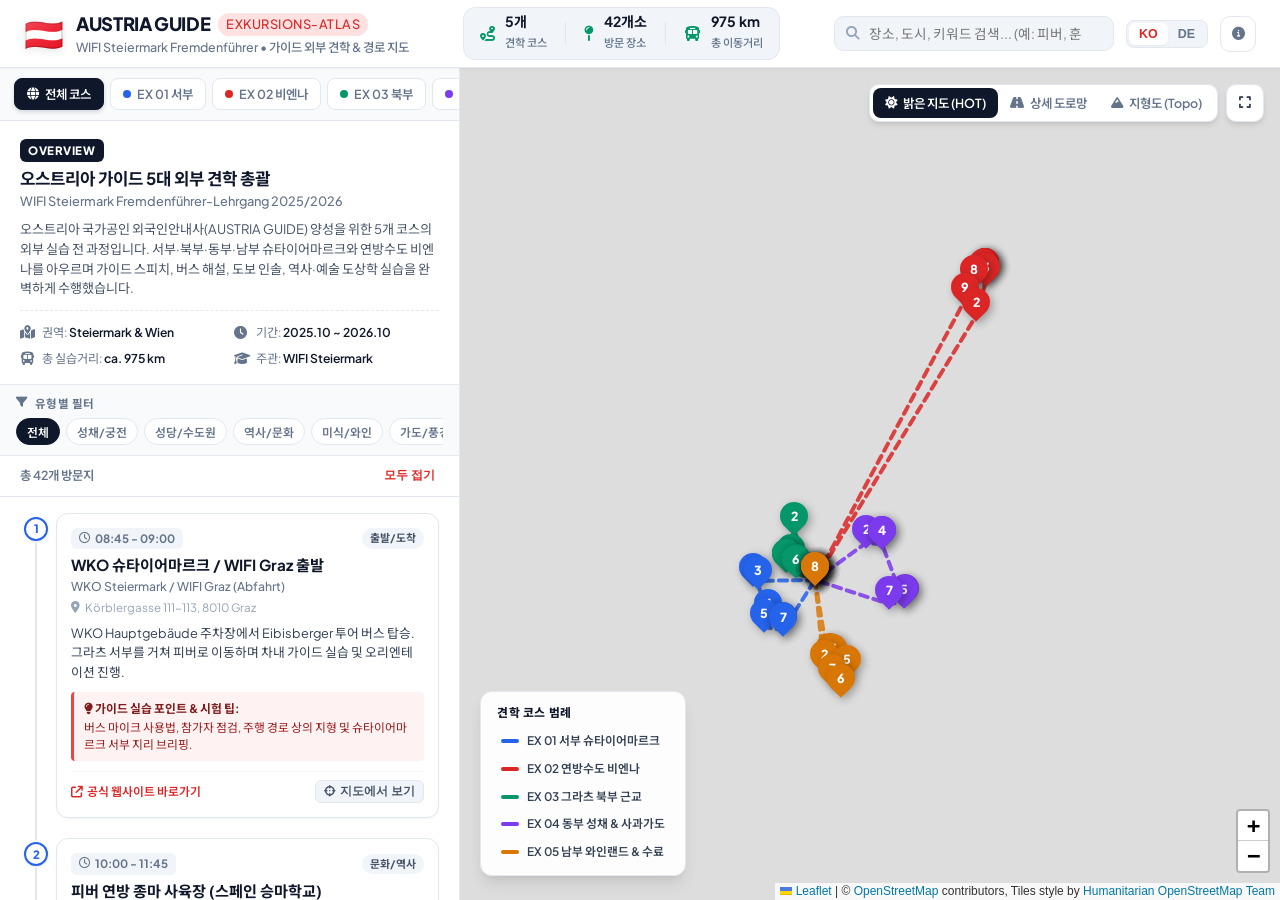
==== index.html @ 52376351 "Add files via upload" ====
<!DOCTYPE html>
<html lang="ko">
<head>
  <meta charset="UTF-8">
  <meta name="viewport" content="width=device-width, initial-scale=1.0">
  <title>오스트리아 가이드 외부 견학 아틀라스 | AUSTRIA GUIDE Exkursions-Atlas</title>
  
  <!-- Favicon -->
  <link rel="icon" href="data:image/svg+xml,<svg xmlns=%22http://www.w3.org/2000/svg%22 viewBox=%220 0 100 100%22><text y=%22.9em%22 font-size=%2290%22>🇦🇹</text></svg>">
  
  <!-- Fonts -->
  <link rel="preconnect" href="https://fonts.googleapis.com">
  <link rel="preconnect" href="https://fonts.gstatic.com" crossorigin>
  <link href="https://fonts.googleapis.com/css2?family=Plus+Jakarta+Sans:wght@400;500;600;700;800&family=Noto+Sans+KR:wght@300;400;500;600;700;800&display=swap" rel="stylesheet">
  
  <!-- FontAwesome -->
  <link rel="stylesheet" href="https://cdnjs.cloudflare.com/ajax/libs/font-awesome/6.5.1/css/all.min.css">
  
  <!-- Leaflet CSS (Local with CDN fallback) -->
  <link rel="stylesheet" href="assets/vendor/leaflet/leaflet.css" onerror="this.onerror=null;this.href='https://unpkg.com/leaflet@1.9.4/dist/leaflet.css';">
  
  <!-- Custom CSS -->
  <link rel="stylesheet" href="style.css">
</head>
<body>
  <!-- Header / Top Bar -->
  <header class="app-header">
    <div class="header-left">
      <div class="logo-badge">
        <span class="flag">🇦🇹</span>
        <div class="logo-text">
          <div class="brand-title" data-i18n="brand_title">AUSTRIA GUIDE <span>Exkursions-Atlas</span></div>
          <div class="brand-sub" data-i18n="brand_sub">WIFI Steiermark Fremdenführer • 가이드 외부 견학 & 경로 지도</div>
        </div>
      </div>
    </div>
    
    <div class="header-stats">
      <div class="stat-item">
        <i class="fa-solid fa-route"></i>
        <div>
          <span class="stat-val">5개</span>
          <span class="stat-lbl" data-i18n="stat_courses">견학 코스</span>
        </div>
      </div>
      <div class="stat-divider"></div>
      <div class="stat-item">
        <i class="fa-solid fa-map-pin"></i>
        <div>
          <span class="stat-val">42개소</span>
          <span class="stat-lbl" data-i18n="stat_stops">방문 장소</span>
        </div>
      </div>
      <div class="stat-divider"></div>
      <div class="stat-item">
        <i class="fa-solid fa-bus"></i>
        <div>
          <span class="stat-val">975 km</span>
          <span class="stat-lbl" data-i18n="stat_distance">총 이동거리</span>
        </div>
      </div>
    </div>
    
    <div class="header-actions">
      <!-- Search Input -->
      <div class="search-box">
        <i class="fa-solid fa-magnifying-glass"></i>
        <input type="text" id="searchInput" placeholder="장소, 도시, 키워드 검색... (예: 피버, 훈데르트바서, Hofburg)">
        <button id="clearSearchBtn" class="clear-btn" style="display:none;"><i class="fa-solid fa-xmark"></i></button>
      </div>

      <!-- Language Toggle -->
      <div class="lang-switch">
        <button class="lang-btn active" data-lang="ko">KO</button>
        <button class="lang-btn" data-lang="de">DE</button>
      </div>

      <!-- Overview Info Modal Button -->
      <button id="aboutBtn" class="icon-btn" title="견학 정보 요약">
        <i class="fa-solid fa-circle-info"></i>
      </button>
    </div>
  </header>

  <!-- Main Workspace -->
  <div class="app-layout">
    
    <!-- Sidebar -->
    <aside class="app-sidebar" id="appSidebar">
      <!-- Course Navigation Tabs -->
      <nav class="course-tabs" id="courseTabs">
        <button class="tab-btn active" data-course="all">
          <i class="fa-solid fa-globe"></i>
          <span data-i18n="tab_all">전체 코스</span>
        </button>
        <button class="tab-btn" data-course="ex01">
          <span class="tab-dot" style="background:#2563EB;"></span>
          <span>EX 01 서부</span>
        </button>
        <button class="tab-btn" data-course="ex02">
          <span class="tab-dot" style="background:#DC2626;"></span>
          <span>EX 02 비엔나</span>
        </button>
        <button class="tab-btn" data-course="ex03">
          <span class="tab-dot" style="background:#059669;"></span>
          <span>EX 03 북부</span>
        </button>
        <button class="tab-btn" data-course="ex04">
          <span class="tab-dot" style="background:#7C3AED;"></span>
          <span>EX 04 동부</span>
        </button>
        <button class="tab-btn" data-course="ex05">
          <span class="tab-dot" style="background:#D97706;"></span>
          <span>EX 05 남부</span>
        </button>
      </nav>

      <!-- Active Course Summary Card -->
      <div class="course-summary-card" id="courseSummaryCard">
        <!-- Rendered by JS -->
      </div>

      <!-- Category Filter Pills -->
      <div class="filter-pills-wrap">
        <div class="filter-label"><i class="fa-solid fa-filter"></i> <span data-i18n="filter_lbl">유형별 필터</span></div>
        <div class="filter-pills" id="filterPills">
          <button class="pill-btn active" data-cat="all" data-i18n="cat_all">전체</button>
          <button class="pill-btn" data-cat="castle" data-i18n="cat_castle">성채/궁전</button>
          <button class="pill-btn" data-cat="church" data-i18n="cat_church">성당/수도원</button>
          <button class="pill-btn" data-cat="culture" data-i18n="cat_culture">역사/문화</button>
          <button class="pill-btn" data-cat="gastronomy" data-i18n="cat_gastronomy">미식/와인</button>
          <button class="pill-btn" data-cat="route" data-i18n="cat_route">가도/풍경</button>
          <button class="pill-btn" data-cat="walk" data-i18n="cat_walk">도보투어</button>
        </div>
      </div>

      <!-- Timeline List -->
      <div class="timeline-container">
        <div class="timeline-header">
          <span id="timelineCountText">총 41개 방문지</span>
          <button id="collapseAllBtn" class="text-btn" data-i18n="collapse_all">모두 접기</button>
        </div>
        <div class="timeline-list" id="timelineList">
          <!-- Rendered by JS -->
        </div>
      </div>
    </aside>

    <!-- Map Viewport -->
    <main class="app-map-area">
      <div id="map"></div>

      <!-- Map Floating Controls -->
      <div class="map-floating-panel top-right">
        <!-- Map Layer Switcher (100% Free OpenSource, No API Key, No Block) -->
        <div class="map-style-switch">
          <button class="style-btn active" data-layer="hot" title="밝고 가독성 높은 오픈 지도 (추천)"><i class="fa-solid fa-sun"></i> 밝은 지도 (HOT)</button>
          <button class="style-btn" data-layer="esri" title="정밀 도로망 지도 (Esri)"><i class="fa-solid fa-road"></i> 상세 도로망</button>
          <button class="style-btn" data-layer="topo" title="등고선 지형도 (OpenTopoMap)"><i class="fa-solid fa-mountain"></i> 지형도 (Topo)</button>
        </div>

        <!-- Fit Bounds Button -->
        <button id="fitBoundsBtn" class="floating-btn" title="현재 코스 전체 보기">
          <i class="fa-solid fa-expand"></i>
        </button>
      </div>

      <!-- Course Legend (Bottom Left) -->
      <div class="map-legend" id="mapLegend">
        <div class="legend-title" data-i18n="legend_title">견학 코스 범례</div>
        <div class="legend-items">
          <div class="legend-item" data-course="ex01">
            <span class="legend-line" style="background:#2563EB;"></span>
            <span class="legend-txt" data-i18n="legend_ex01">EX 01 서부 슈타이어마르크</span>
          </div>
          <div class="legend-item" data-course="ex02">
            <span class="legend-line" style="background:#DC2626;"></span>
            <span class="legend-txt" data-i18n="legend_ex02">EX 02 연방수도 비엔나</span>
          </div>
          <div class="legend-item" data-course="ex03">
            <span class="legend-line" style="background:#059669;"></span>
            <span class="legend-txt" data-i18n="legend_ex03">EX 03 그라츠 북부 근교</span>
          </div>
          <div class="legend-item" data-course="ex04">
            <span class="legend-line" style="background:#7C3AED;"></span>
            <span class="legend-txt" data-i18n="legend_ex04">EX 04 동부 성채 & 사과가도</span>
          </div>
          <div class="legend-item" data-course="ex05">
            <span class="legend-line" style="background:#D97706;"></span>
            <span class="legend-txt" data-i18n="legend_ex05">EX 05 남부 와인랜드 & 수료</span>
          </div>
        </div>
      </div>

      <!-- Mobile Sidebar Toggle -->
      <button id="mobileSidebarToggle" class="mobile-toggle-btn">
        <i class="fa-solid fa-list-ul"></i>
        <span data-i18n="list_view">일정 목록 보기</span>
      </button>
    </main>

  </div>

  <!-- Image Lightbox Modal -->
  <div id="imageModal" class="modal-backdrop" style="display:none;">
    <div class="modal-box image-modal-box">
      <button class="modal-close-btn" id="closeImageModal">&times;</button>
      <img id="lightboxImg" src="" alt="확대 이미지">
      <div class="lightbox-caption" id="lightboxCaption"></div>
    </div>
  </div>

  <!-- About / Overview Modal -->
  <div id="aboutModal" class="modal-backdrop" style="display:none;">
    <div class="modal-box about-modal-box">
      <button class="modal-close-btn" id="closeAboutModal">&times;</button>
      <div class="about-header">
        <span class="about-icon">🇦🇹</span>
        <h2>WIFI Steiermark AUSTRIA GUIDE 과정</h2>
        <p class="about-subtitle">Führungspraxis inkl. Exkursionen, Lehrführungen & Stadtrundgänge</p>
      </div>
      <div class="about-content">
        <div class="about-section">
          <h3>📌 외부 견학(Exkursionen)의 목적과 중요성</h3>
          <p>
            오스트리아 국가공인 외국인안내사(AUSTRIA GUIDE) 자격 취득을 위해 진행된 현장 중심 실습 과정입니다.
            슈타이어마르크의 지리적·역사적 주요 거점(서부, 북부, 동부, 남부)과 연방수도 비엔나를 직접 방문하여,
            <strong>차내 버스 가이드 스피치 기법</strong>, <strong>도보 인솔 테크닉</strong>, <strong>명소별 핵심 역사·건축 도상학 해설</strong>을 체계적으로 훈련했습니다.
          </p>
        </div>
        <div class="about-grid">
          <div class="about-card">
            <h4><span style="color:#2563EB;">●</span> EX 01 서부</h4>
            <div class="ac-date">2025.10.18 (토)</div>
            <p>피버 종마목장, 훈데르트바서 성당, 실허 와인가도, 슈타인츠 성 & 플라셔를축</p>
          </div>
          <div class="about-card">
            <h4><span style="color:#DC2626;">●</span> EX 02 비엔나</h4>
            <div class="ac-date">2026.05.30 (토)</div>
            <p>13구간 고속도로 릴레이 가이드, 링슈트라세, 벨베데레, 슈테판 대성당 내부, 호프부르크, 페어히톨츠도르프 호이리게</p>
          </div>
          <div class="about-card">
            <h4><span style="color:#059669;">●</span> EX 03 북부</h4>
            <div class="ac-date">2026.06.20 (토)</div>
            <p>프론라이텐 무르산책로, 라인 시토회 수도원, 슈튀빙 오스트리아 야외박물관, 마리아 슈트라센겔 고딕성당</p>
          </div>
          <div class="about-card">
            <h4><span style="color:#7C3AED;">●</span> EX 04 동부</h4>
            <div class="ac-date">2026.09.26 (토)</div>
            <p>사과가도 푸흐 마을, 헤르버슈타인 정원성 & 동물원, 리거스부르크 암벽요새 마녀박물관 & 7개 성문 하산길</p>
          </div>
          <div class="about-card">
            <h4><span style="color:#D97706;">●</span> EX 05 남부</h4>
            <div class="ac-date">2026.10.24 (토)</div>
            <p>호박씨기름 방앗간, 질버베르크 와인학교 셀러 테이스팅, 제카우 성 300년 셀러, 슬로베니아 국경테이블, 학-게벨 수료 기념연</p>
          </div>
        </div>
        <div class="about-footer">
          <div><strong>주관:</strong> WIFI Steiermark (Wirtschaftskammer Steiermark)</div>
          <div><strong>지도 교수/인솔:</strong> Maga. Sonja Piro, Mag. Hannes Portugaller, Mag. David Zottler, Mag. Bernhard Zorko</div>
        </div>
      </div>
    </div>
  </div>

  <!-- Leaflet JS (Local with fallback) -->
  <script src="assets/vendor/leaflet/leaflet.js"></script>
  <script>
    if (typeof L === 'undefined') {
      document.write('<script src="https://unpkg.com/leaflet@1.9.4/dist/leaflet.js"><\/script>');
    }
  </script>
  
  <!-- App Data & Scripts -->
  <script src="data.js"></script>
  <script src="app.js"></script>
</body>
</html>
---- style.css ----
/* --- Variables & Reset --- */
:root {
  --font-main: 'Plus Jakarta Sans', 'Noto Sans KR', -apple-system, BlinkMacSystemFont, sans-serif;
  
  --color-primary: #DC2626;      /* Austria Red */
  --color-primary-dark: #991B1B;
  --color-primary-light: #FEE2E2;
  
  --color-stmk: #059669;         /* Steiermark Green */
  --color-stmk-dark: #065F46;
  
  --bg-app: #F8FAFC;
  --bg-surface: #FFFFFF;
  --bg-subtle: #F1F5F9;
  --border-color: #E2E8F0;
  --border-light: #F1F5F9;
  
  --text-main: #0F172A;
  --text-muted: #64748B;
  --text-subtle: #94A3B8;
  
  --shadow-sm: 0 1px 2px 0 rgba(0, 0, 0, 0.05);
  --shadow-md: 0 4px 6px -1px rgba(0, 0, 0, 0.1), 0 2px 4px -1px rgba(0, 0, 0, 0.06);
  --shadow-lg: 0 10px 15px -3px rgba(0, 0, 0, 0.1), 0 4px 6px -2px rgba(0, 0, 0, 0.05);
  --shadow-xl: 0 20px 25px -5px rgba(0, 0, 0, 0.1), 0 10px 10px -5px rgba(0, 0, 0, 0.04);

  --header-height: 68px;
  --sidebar-width: 460px;
}

* {
  box-sizing: border-box;
  margin: 0;
  padding: 0;
}

body {
  font-family: var(--font-main);
  background: var(--bg-app);
  color: var(--text-main);
  line-height: 1.5;
  height: 100vh;
  overflow: hidden;
  display: flex;
  flex-direction: column;
}

/* --- Header / Top Bar --- */
.app-header {
  height: var(--header-height);
  background: #FFFFFF;
  border-bottom: 1px solid var(--border-color);
  display: flex;
  align-items: center;
  justify-content: space-between;
  padding: 0 24px;
  z-index: 1000;
  box-shadow: 0 1px 3px 0 rgba(0, 0, 0, 0.05);
  flex-shrink: 0;
}

.header-left {
  display: flex;
  align-items: center;
  gap: 16px;
}

.logo-badge {
  display: flex;
  align-items: center;
  gap: 12px;
}

.logo-badge .flag {
  font-size: 2rem;
  line-height: 1;
  filter: drop-shadow(0 2px 4px rgba(0,0,0,0.1));
}

.brand-title {
  font-size: 1.15rem;
  font-weight: 800;
  letter-spacing: -0.02em;
  color: #0F172A;
  display: flex;
  align-items: center;
  gap: 8px;
}

.brand-title span {
  font-weight: 500;
  color: var(--color-primary);
  background: var(--color-primary-light);
  font-size: 0.8rem;
  padding: 2px 8px;
  border-radius: 9999px;
  text-transform: uppercase;
  letter-spacing: 0.04em;
}

.brand-sub {
  font-size: 0.78rem;
  color: var(--text-muted);
  font-weight: 500;
}

/* Stats in header */
.header-stats {
  display: flex;
  align-items: center;
  gap: 18px;
  background: var(--bg-subtle);
  padding: 6px 16px;
  border-radius: 12px;
  border: 1px solid var(--border-color);
}

.stat-item {
  display: flex;
  align-items: center;
  gap: 10px;
}

.stat-item i {
  color: var(--color-stmk);
  font-size: 0.95rem;
}

.stat-val {
  font-size: 0.88rem;
  font-weight: 700;
  color: var(--text-main);
  display: block;
  line-height: 1.1;
}

.stat-lbl {
  font-size: 0.7rem;
  color: var(--text-muted);
  font-weight: 500;
}

.stat-divider {
  width: 1px;
  height: 22px;
  background: var(--border-color);
}

/* Header Actions */
.header-actions {
  display: flex;
  align-items: center;
  gap: 12px;
}

.search-box {
  position: relative;
  display: flex;
  align-items: center;
}

.search-box i {
  position: absolute;
  left: 12px;
  color: var(--text-subtle);
  font-size: 0.85rem;
  pointer-events: none;
}

.search-box input {
  padding: 8px 32px 8px 34px;
  font-size: 0.85rem;
  border: 1px solid var(--border-color);
  border-radius: 10px;
  background: var(--bg-subtle);
  width: 280px;
  font-family: inherit;
  transition: all 0.2s ease;
  color: var(--text-main);
}

.search-box input:focus {
  outline: none;
  border-color: var(--color-primary);
  background: #FFFFFF;
  box-shadow: 0 0 0 3px rgba(220, 38, 38, 0.12);
  width: 320px;
}

.clear-btn {
  position: absolute;
  right: 10px;
  background: none;
  border: none;
  color: var(--text-subtle);
  cursor: pointer;
  padding: 2px;
  font-size: 0.8rem;
}

.clear-btn:hover {
  color: var(--text-main);
}

/* Language switch */
.lang-switch {
  display: flex;
  background: var(--bg-subtle);
  border: 1px solid var(--border-color);
  border-radius: 8px;
  padding: 2px;
}

.lang-btn {
  border: none;
  background: transparent;
  padding: 4px 10px;
  font-size: 0.78rem;
  font-weight: 700;
  color: var(--text-muted);
  border-radius: 6px;
  cursor: pointer;
  transition: all 0.15s ease;
}

.lang-btn.active {
  background: #FFFFFF;
  color: var(--color-primary);
  box-shadow: var(--shadow-sm);
}

.icon-btn {
  width: 36px;
  height: 36px;
  border-radius: 10px;
  border: 1px solid var(--border-color);
  background: #FFFFFF;
  color: var(--text-muted);
  cursor: pointer;
  display: flex;
  align-items: center;
  justify-content: center;
  transition: all 0.2s ease;
}

.icon-btn:hover {
  background: var(--bg-subtle);
  color: var(--text-main);
}

/* --- Layout --- */
.app-layout {
  display: flex;
  flex: 1;
  height: calc(100vh - var(--header-height));
  position: relative;
  overflow: hidden;
}

/* --- Sidebar --- */
.app-sidebar {
  width: var(--sidebar-width);
  background: #FFFFFF;
  border-right: 1px solid var(--border-color);
  display: flex;
  flex-direction: column;
  flex-shrink: 0;
  height: 100%;
  z-index: 500;
  overflow: hidden;
}

/* Course Tabs */
.course-tabs {
  display: flex;
  padding: 10px 14px;
  background: #F8FAFC;
  border-bottom: 1px solid var(--border-color);
  gap: 6px;
  overflow-x: auto;
  scrollbar-width: none;
  flex-shrink: 0;
}

.course-tabs::-webkit-scrollbar {
  display: none;
}

.tab-btn {
  display: flex;
  align-items: center;
  gap: 6px;
  padding: 6px 12px;
  border-radius: 8px;
  border: 1px solid var(--border-color);
  background: #FFFFFF;
  font-size: 0.78rem;
  font-weight: 600;
  color: var(--text-muted);
  white-space: nowrap;
  cursor: pointer;
  transition: all 0.15s ease;
  font-family: inherit;
}

.tab-btn:hover {
  border-color: #CBD5E1;
  color: var(--text-main);
}

.tab-btn.active {
  background: #0F172A;
  color: #FFFFFF;
  border-color: #0F172A;
  box-shadow: 0 2px 4px rgba(15, 23, 42, 0.15);
}

.tab-btn.active .tab-dot {
  box-shadow: 0 0 0 2px #FFFFFF;
}

.tab-dot {
  width: 8px;
  height: 8px;
  border-radius: 50%;
  display: inline-block;
}

/* Course Summary Card */
.course-summary-card {
  padding: 16px 20px;
  background: #FFFFFF;
  border-bottom: 1px solid var(--border-color);
  flex-shrink: 0;
  position: relative;
}

.summary-header {
  display: flex;
  align-items: flex-start;
  justify-content: space-between;
  margin-bottom: 8px;
}

.summary-code-badge {
  font-size: 0.72rem;
  font-weight: 800;
  padding: 3px 8px;
  border-radius: 6px;
  text-transform: uppercase;
  letter-spacing: 0.05em;
  color: #FFFFFF;
  display: inline-block;
  margin-bottom: 6px;
}

.summary-title {
  font-size: 1.05rem;
  font-weight: 700;
  color: #0F172A;
  line-height: 1.3;
}

.summary-title-de {
  font-size: 0.8rem;
  color: var(--text-muted);
  font-weight: 500;
  margin-top: 2px;
}

.summary-desc {
  font-size: 0.82rem;
  color: #475569;
  line-height: 1.5;
  margin-top: 8px;
}

.summary-meta-grid {
  display: grid;
  grid-template-columns: 1fr 1fr;
  gap: 8px;
  margin-top: 12px;
  padding-top: 12px;
  border-top: 1px dashed var(--border-color);
}

.meta-pill {
  display: flex;
  align-items: center;
  gap: 8px;
  font-size: 0.76rem;
  color: var(--text-muted);
}

.meta-pill i {
  color: #64748B;
  font-size: 0.82rem;
  width: 14px;
}

.meta-pill strong {
  color: var(--text-main);
  font-weight: 600;
}

.summary-homework {
  margin-top: 10px;
  padding: 8px 12px;
  background: #FEF3C7;
  border-left: 3px solid #D97706;
  border-radius: 4px;
  font-size: 0.74rem;
  color: #92400E;
  line-height: 1.4;
}

.summary-homework strong {
  color: #78350F;
}

/* Category Filter Pills */
.filter-pills-wrap {
  padding: 10px 16px;
  background: #F8FAFC;
  border-bottom: 1px solid var(--border-color);
  flex-shrink: 0;
}

.filter-label {
  font-size: 0.72rem;
  font-weight: 700;
  color: var(--text-muted);
  text-transform: uppercase;
  letter-spacing: 0.05em;
  margin-bottom: 6px;
  display: flex;
  align-items: center;
  gap: 6px;
}

.filter-pills {
  display: flex;
  gap: 6px;
  overflow-x: auto;
  scrollbar-width: none;
}

.filter-pills::-webkit-scrollbar {
  display: none;
}

.pill-btn {
  padding: 4px 10px;
  border-radius: 9999px;
  border: 1px solid var(--border-color);
  background: #FFFFFF;
  font-size: 0.74rem;
  font-weight: 600;
  color: var(--text-muted);
  white-space: nowrap;
  cursor: pointer;
  transition: all 0.15s ease;
  font-family: inherit;
}

.pill-btn:hover {
  border-color: #CBD5E1;
  color: var(--text-main);
}

.pill-btn.active {
  background: #0F172A;
  color: #FFFFFF;
  border-color: #0F172A;
}

/* Timeline Container */
.timeline-container {
  display: flex;
  flex-direction: column;
  flex: 1;
  overflow: hidden;
}

.timeline-header {
  padding: 10px 20px;
  background: #FFFFFF;
  border-bottom: 1px solid var(--border-color);
  display: flex;
  align-items: center;
  justify-content: space-between;
  font-size: 0.78rem;
  font-weight: 600;
  color: var(--text-muted);
  flex-shrink: 0;
}

.text-btn {
  background: none;
  border: none;
  color: var(--color-primary);
  font-size: 0.74rem;
  font-weight: 600;
  cursor: pointer;
  padding: 2px 4px;
}

.text-btn:hover {
  text-decoration: underline;
}

.timeline-list {
  flex: 1;
  overflow-y: auto;
  padding: 16px 20px 40px;
}

/* Timeline Item Card */
.timeline-item {
  position: relative;
  padding-left: 36px;
  margin-bottom: 20px;
  cursor: pointer;
}

.timeline-item:last-child {
  margin-bottom: 0;
}

/* Timeline spine line */
.timeline-item::before {
  content: '';
  position: absolute;
  left: 15px;
  top: 30px;
  bottom: -22px;
  width: 2px;
  background: #E2E8F0;
  z-index: 1;
}

.timeline-item:last-child::before {
  display: none;
}

/* Timeline Node / Circle */
.timeline-node {
  position: absolute;
  left: 4px;
  top: 4px;
  width: 24px;
  height: 24px;
  border-radius: 50%;
  background: #FFFFFF;
  border: 2px solid var(--item-color, #2563EB);
  color: var(--item-color, #2563EB);
  font-size: 0.72rem;
  font-weight: 800;
  display: flex;
  align-items: center;
  justify-content: center;
  z-index: 2;
  transition: all 0.2s ease;
  box-shadow: 0 1px 3px rgba(0,0,0,0.1);
}

.timeline-item:hover .timeline-node,
.timeline-item.active .timeline-node {
  background: var(--item-color, #2563EB);
  color: #FFFFFF;
  transform: scale(1.15);
  box-shadow: 0 0 0 4px var(--item-bg-tint, rgba(37,99,235,0.2));
}

/* Spot Card Body */
.spot-card {
  background: #FFFFFF;
  border: 1px solid var(--border-color);
  border-radius: 12px;
  padding: 14px;
  transition: all 0.2s ease;
  box-shadow: var(--shadow-sm);
}

.timeline-item:hover .spot-card {
  border-color: #CBD5E1;
  box-shadow: var(--shadow-md);
  transform: translateY(-1px);
}

.timeline-item.active .spot-card {
  border-color: var(--item-color, #2563EB);
  background: var(--item-bg-tint, #EFF6FF);
  box-shadow: var(--shadow-lg);
  transform: translateY(-2px);
}

.spot-top {
  display: flex;
  align-items: center;
  justify-content: space-between;
  margin-bottom: 6px;
}

.spot-time-badge {
  display: inline-flex;
  align-items: center;
  gap: 4px;
  font-size: 0.72rem;
  font-weight: 700;
  color: var(--text-muted);
  background: var(--bg-subtle);
  padding: 2px 8px;
  border-radius: 6px;
}

.spot-cat-tag {
  font-size: 0.68rem;
  font-weight: 700;
  padding: 2px 8px;
  border-radius: 9999px;
  background: #F1F5F9;
  color: #475569;
}

.spot-title-ko {
  font-size: 0.95rem;
  font-weight: 700;
  color: #0F172A;
  line-height: 1.3;
}

.spot-title-de {
  font-size: 0.76rem;
  font-weight: 500;
  color: var(--text-muted);
  margin-top: 2px;
}

.spot-address {
  font-size: 0.72rem;
  color: var(--text-subtle);
  margin-top: 4px;
  display: flex;
  align-items: center;
  gap: 5px;
}

.spot-desc {
  font-size: 0.8rem;
  color: #334155;
  line-height: 1.5;
  margin-top: 8px;
}

.spot-guide-box {
  margin-top: 10px;
  padding: 8px 10px;
  background: #FEF2F2;
  border-left: 3px solid #EF4444;
  border-radius: 4px;
  font-size: 0.74rem;
  color: #991B1B;
  line-height: 1.45;
}

.spot-guide-box strong {
  color: #7F1D1D;
  display: inline-block;
  margin-bottom: 2px;
}

.spot-actions {
  display: flex;
  align-items: center;
  justify-content: space-between;
  margin-top: 10px;
  padding-top: 8px;
  border-top: 1px solid var(--border-light);
}

.spot-link {
  font-size: 0.74rem;
  color: var(--color-primary);
  text-decoration: none;
  font-weight: 600;
  display: inline-flex;
  align-items: center;
  gap: 4px;
}

.spot-link:hover {
  text-decoration: underline;
}

.spot-fly-btn {
  font-size: 0.72rem;
  font-weight: 600;
  color: #475569;
  background: var(--bg-subtle);
  border: 1px solid var(--border-color);
  padding: 3px 8px;
  border-radius: 6px;
  cursor: pointer;
  display: inline-flex;
  align-items: center;
  gap: 4px;
}

.spot-fly-btn:hover {
  background: #E2E8F0;
  color: #0F172A;
}

/* Photo Thumbnail in Spot */
.spot-photo-thumb {
  margin-top: 10px;
  border-radius: 8px;
  overflow: hidden;
  position: relative;
  cursor: pointer;
}

.spot-photo-thumb img {
  width: 100%;
  height: 140px;
  object-fit: cover;
  display: block;
  transition: transform 0.3s ease;
}

.spot-photo-thumb:hover img {
  transform: scale(1.03);
}

.photo-overlay-badge {
  position: absolute;
  bottom: 8px;
  right: 8px;
  background: rgba(0, 0, 0, 0.65);
  color: #FFFFFF;
  font-size: 0.68rem;
  font-weight: 600;
  padding: 2px 8px;
  border-radius: 4px;
  backdrop-filter: blur(4px);
}

/* --- Map Viewport --- */
.app-map-area {
  flex: 1;
  position: relative;
  height: 100%;
  width: 100%;
  min-width: 0;
  min-height: 0;
  overflow: hidden;
  background: #E2E8F0;
}

#map {
  position: absolute;
  top: 0;
  left: 0;
  right: 0;
  bottom: 0;
  width: 100% !important;
  height: 100% !important;
  z-index: 1;
}

/* Floating Controls */
.map-floating-panel.top-right {
  position: absolute;
  top: 16px;
  right: 16px;
  z-index: 400;
  display: flex;
  gap: 8px;
}

.map-style-switch {
  display: flex;
  background: #FFFFFF;
  border-radius: 10px;
  padding: 3px;
  box-shadow: var(--shadow-md);
  border: 1px solid var(--border-color);
}

.style-btn {
  border: none;
  background: transparent;
  padding: 6px 12px;
  font-size: 0.78rem;
  font-weight: 600;
  color: var(--text-muted);
  border-radius: 8px;
  cursor: pointer;
  display: flex;
  align-items: center;
  gap: 6px;
  transition: all 0.15s ease;
  font-family: inherit;
}

.style-btn:hover {
  color: var(--text-main);
}

.style-btn.active {
  background: #0F172A;
  color: #FFFFFF;
}

.floating-btn {
  width: 38px;
  height: 38px;
  background: #FFFFFF;
  border: 1px solid var(--border-color);
  border-radius: 10px;
  box-shadow: var(--shadow-md);
  color: #334155;
  cursor: pointer;
  display: flex;
  align-items: center;
  justify-content: center;
  transition: all 0.2s ease;
}

.floating-btn:hover {
  background: var(--bg-subtle);
  color: #0F172A;
}

/* Map Legend (Bottom Left) */
.map-legend {
  position: absolute;
  bottom: 24px;
  left: 20px;
  background: rgba(255, 255, 255, 0.94);
  backdrop-filter: blur(8px);
  border: 1px solid var(--border-color);
  border-radius: 12px;
  padding: 12px 16px;
  box-shadow: var(--shadow-lg);
  z-index: 400;
  max-width: 280px;
}

.legend-title {
  font-size: 0.74rem;
  font-weight: 800;
  color: #0F172A;
  text-transform: uppercase;
  letter-spacing: 0.05em;
  margin-bottom: 8px;
}

.legend-items {
  display: flex;
  flex-direction: column;
  gap: 6px;
}

.legend-item {
  display: flex;
  align-items: center;
  gap: 8px;
  cursor: pointer;
  padding: 2px 4px;
  border-radius: 6px;
  transition: background 0.15s ease;
}

.legend-item:hover {
  background: rgba(0, 0, 0, 0.04);
}

.legend-line {
  width: 18px;
  height: 4px;
  border-radius: 2px;
  flex-shrink: 0;
}

.legend-txt {
  font-size: 0.74rem;
  font-weight: 600;
  color: #334155;
  white-space: nowrap;
}

/* Custom Leaflet Marker Pins */
.custom-pin {
  display: flex;
  align-items: center;
  justify-content: center;
  border-radius: 50% 50% 50% 0;
  transform: rotate(-45deg);
  cursor: pointer;
  box-shadow: 0 4px 8px rgba(0,0,0,0.3);
  transition: transform 0.2s cubic-bezier(0.175, 0.885, 0.32, 1.275);
}

.custom-pin:hover {
  transform: rotate(-45deg) scale(1.2);
  z-index: 1000 !important;
}

.pin-content {
  transform: rotate(45deg);
  color: #FFFFFF;
  font-size: 0.78rem;
  font-weight: 800;
  font-family: var(--font-main);
  text-align: center;
  line-height: 1;
}

/* Custom Popup Style */
.leaflet-popup-content-wrapper {
  border-radius: 14px;
  box-shadow: 0 10px 25px -5px rgba(0,0,0,0.2);
  padding: 4px;
}

.leaflet-popup-content {
  margin: 12px 14px;
  line-height: 1.4;
  font-family: var(--font-main);
}

.popup-card {
  max-width: 260px;
}

.popup-tag {
  font-size: 0.68rem;
  font-weight: 800;
  padding: 2px 6px;
  border-radius: 4px;
  color: #FFFFFF;
  display: inline-block;
  margin-bottom: 4px;
}

.popup-title {
  font-size: 0.95rem;
  font-weight: 700;
  color: #0F172A;
  margin-bottom: 2px;
}

.popup-subtitle {
  font-size: 0.76rem;
  color: var(--text-muted);
  margin-bottom: 6px;
}

.popup-time {
  font-size: 0.72rem;
  font-weight: 600;
  color: #475569;
  display: flex;
  align-items: center;
  gap: 4px;
  margin-bottom: 6px;
}

.popup-desc {
  font-size: 0.78rem;
  color: #334155;
  line-height: 1.4;
  margin-bottom: 8px;
}

.popup-btn {
  display: inline-block;
  width: 100%;
  text-align: center;
  padding: 6px;
  background: #0F172A;
  color: #FFFFFF;
  font-size: 0.72rem;
  font-weight: 600;
  border-radius: 6px;
  text-decoration: none;
  cursor: pointer;
}

.popup-btn:hover {
  background: #334155;
}

/* Mobile Toggle Button */
.mobile-toggle-btn {
  display: none;
  position: absolute;
  bottom: 20px;
  right: 20px;
  z-index: 450;
  background: #0F172A;
  color: #FFFFFF;
  border: none;
  padding: 10px 18px;
  border-radius: 9999px;
  font-size: 0.85rem;
  font-weight: 700;
  box-shadow: var(--shadow-xl);
  cursor: pointer;
  align-items: center;
  gap: 8px;
}

/* --- Modals --- */
.modal-backdrop {
  position: fixed;
  inset: 0;
  background: rgba(15, 23, 42, 0.75);
  backdrop-filter: blur(4px);
  z-index: 2000;
  display: flex;
  align-items: center;
  justify-content: center;
  padding: 20px;
}

.modal-box {
  background: #FFFFFF;
  border-radius: 16px;
  box-shadow: var(--shadow-xl);
  position: relative;
  max-height: 90vh;
  overflow-y: auto;
}

.modal-close-btn {
  position: absolute;
  top: 14px;
  right: 16px;
  background: none;
  border: none;
  font-size: 1.6rem;
  color: var(--text-subtle);
  cursor: pointer;
  line-height: 1;
  z-index: 10;
}

.modal-close-btn:hover {
  color: var(--text-main);
}

/* Image Modal */
.image-modal-box {
  max-width: 800px;
  padding: 0;
  overflow: hidden;
  background: #000000;
}

.image-modal-box img {
  width: 100%;
  max-height: 75vh;
  object-fit: contain;
  display: block;
}

.lightbox-caption {
  padding: 14px 20px;
  background: #0F172A;
  color: #FFFFFF;
  font-size: 0.85rem;
  font-weight: 500;
}

/* About Modal */
.about-modal-box {
  max-width: 640px;
  padding: 32px;
}

.about-header {
  text-align: center;
  margin-bottom: 24px;
}

.about-icon {
  font-size: 3rem;
  display: block;
  margin-bottom: 8px;
}

.about-header h2 {
  font-size: 1.4rem;
  font-weight: 800;
  color: #0F172A;
}

.about-subtitle {
  font-size: 0.88rem;
  color: var(--color-primary);
  font-weight: 600;
  margin-top: 4px;
}

.about-section {
  margin-bottom: 20px;
}

.about-section h3 {
  font-size: 0.95rem;
  font-weight: 700;
  color: #0F172A;
  margin-bottom: 8px;
}

.about-section p {
  font-size: 0.85rem;
  color: #475569;
  line-height: 1.6;
}

.about-grid {
  display: grid;
  grid-template-columns: 1fr;
  gap: 10px;
  margin-bottom: 20px;
}

.about-card {
  background: var(--bg-subtle);
  padding: 12px 14px;
  border-radius: 10px;
  border: 1px solid var(--border-color);
}

.about-card h4 {
  font-size: 0.88rem;
  font-weight: 700;
  color: #0F172A;
  display: flex;
  align-items: center;
  gap: 6px;
}

.ac-date {
  font-size: 0.74rem;
  color: var(--text-muted);
  font-weight: 600;
  margin: 2px 0 4px;
}

.about-card p {
  font-size: 0.78rem;
  color: #334155;
  line-height: 1.4;
}

.about-footer {
  padding-top: 16px;
  border-top: 1px solid var(--border-color);
  font-size: 0.78rem;
  color: var(--text-muted);
  display: flex;
  flex-direction: column;
  gap: 4px;
}

/* --- Responsive Media Queries --- */
@media (max-width: 1024px) {
  .header-stats {
    display: none;
  }
  :root {
    --sidebar-width: 380px;
  }
}

@media (max-width: 768px) {
  body {
    height: 100vh;
  }
  
  .app-header {
    padding: 0 16px;
  }
  
  .brand-sub {
    display: none;
  }
  
  .search-box input {
    width: 140px;
  }
  
  .search-box input:focus {
    width: 180px;
  }
  
  .app-sidebar {
    position: absolute;
    top: 0;
    left: 0;
    bottom: 0;
    width: 100%;
    max-width: 420px;
    transform: translateX(-100%);
    transition: transform 0.3s ease;
    z-index: 600;
    box-shadow: var(--shadow-xl);
  }
  
  .app-sidebar.mobile-open {
    transform: translateX(0);
  }
  
  .mobile-toggle-btn {
    display: flex;
  }
  
  .map-legend {
    display: none;
  }
}
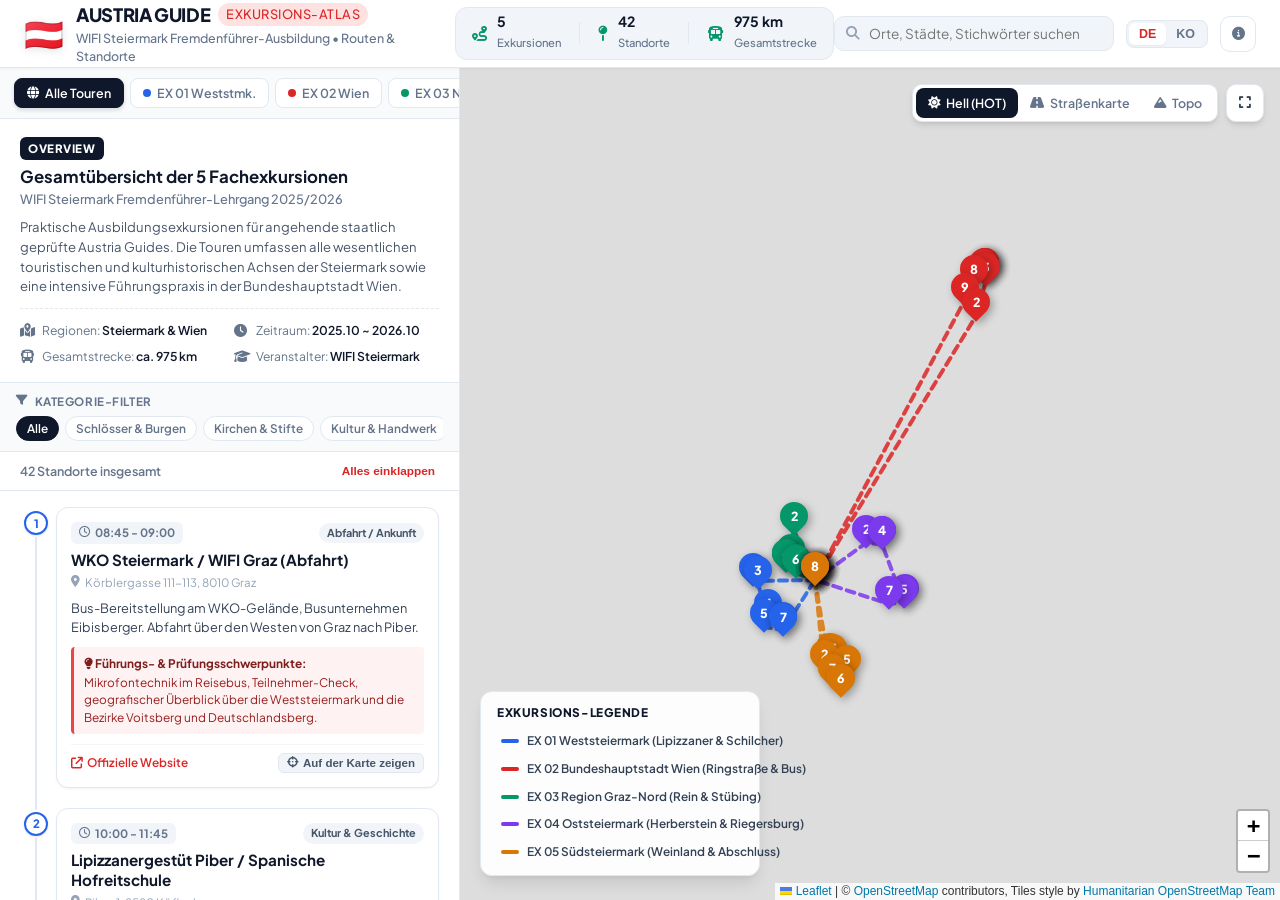
==== commit 5df96f05: "Add files via upload" ====
--- a/index.html
+++ b/index.html
@@ -1,9 +1,9 @@
 <!DOCTYPE html>
-<html lang="ko">
+<html lang="de">
 <head>
   <meta charset="UTF-8">
-  <meta name="viewport" content="width=device-width, initial-scale=1.0">
-  <title>오스트리아 가이드 외부 견학 아틀라스 | AUSTRIA GUIDE Exkursions-Atlas</title>
+  <meta name="viewport" content="width=device-width, initial-scale=1.0, maximum-scale=1.0, user-scalable=no, viewport-fit=cover">
+  <title>AUSTRIA GUIDE Exkursions-Atlas | WIFI Steiermark Fremdenführer</title>
   
   <!-- Favicon -->
   <link rel="icon" href="data:image/svg+xml,<svg xmlns=%22http://www.w3.org/2000/svg%22 viewBox=%220 0 100 100%22><text y=%22.9em%22 font-size=%2290%22>🇦🇹</text></svg>">
@@ -22,7 +22,7 @@
   <!-- Custom CSS -->
   <link rel="stylesheet" href="style.css">
 </head>
-<body>
+<body class="mobile-view-map">
   <!-- Header / Top Bar -->
   <header class="app-header">
     <div class="header-left">
@@ -30,7 +30,7 @@
         <span class="flag">🇦🇹</span>
         <div class="logo-text">
           <div class="brand-title" data-i18n="brand_title">AUSTRIA GUIDE <span>Exkursions-Atlas</span></div>
-          <div class="brand-sub" data-i18n="brand_sub">WIFI Steiermark Fremdenführer • 가이드 외부 견학 & 경로 지도</div>
+          <div class="brand-sub" data-i18n="brand_sub">WIFI Steiermark Fremdenführer-Ausbildung • Routen & Standorte</div>
         </div>
       </div>
     </div>
@@ -39,16 +39,16 @@
       <div class="stat-item">
         <i class="fa-solid fa-route"></i>
         <div>
-          <span class="stat-val">5개</span>
-          <span class="stat-lbl" data-i18n="stat_courses">견학 코스</span>
+          <span class="stat-val">5</span>
+          <span class="stat-lbl" data-i18n="stat_courses">Exkursionen</span>
         </div>
       </div>
       <div class="stat-divider"></div>
       <div class="stat-item">
         <i class="fa-solid fa-map-pin"></i>
         <div>
-          <span class="stat-val">42개소</span>
-          <span class="stat-lbl" data-i18n="stat_stops">방문 장소</span>
+          <span class="stat-val">42</span>
+          <span class="stat-lbl" data-i18n="stat_stops">Standorte</span>
         </div>
       </div>
       <div class="stat-divider"></div>
@@ -56,7 +56,7 @@
         <i class="fa-solid fa-bus"></i>
         <div>
           <span class="stat-val">975 km</span>
-          <span class="stat-lbl" data-i18n="stat_distance">총 이동거리</span>
+          <span class="stat-lbl" data-i18n="stat_distance">Gesamtstrecke</span>
         </div>
       </div>
     </div>
@@ -65,53 +65,65 @@
       <!-- Search Input -->
       <div class="search-box">
         <i class="fa-solid fa-magnifying-glass"></i>
-        <input type="text" id="searchInput" placeholder="장소, 도시, 키워드 검색... (예: 피버, 훈데르트바서, Hofburg)">
+        <input type="text" id="searchInput" placeholder="Orte, Städte, Stichwörter suchen... (z.B. Piber, Stephansdom)">
         <button id="clearSearchBtn" class="clear-btn" style="display:none;"><i class="fa-solid fa-xmark"></i></button>
       </div>
 
-      <!-- Language Toggle -->
+      <!-- Language Toggle (DE Primary, KO Secondary) -->
       <div class="lang-switch">
-        <button class="lang-btn active" data-lang="ko">KO</button>
-        <button class="lang-btn" data-lang="de">DE</button>
+        <button class="lang-btn active" data-lang="de">DE</button>
+        <button class="lang-btn" data-lang="ko">KO</button>
       </div>
 
       <!-- Overview Info Modal Button -->
-      <button id="aboutBtn" class="icon-btn" title="견학 정보 요약">
+      <button id="aboutBtn" class="icon-btn" title="Exkursions-Informationen">
         <i class="fa-solid fa-circle-info"></i>
       </button>
     </div>
   </header>
+
+  <!-- Mobile View Switcher Tab Bar (Shown only on Mobile/Tablet) -->
+  <div class="mobile-nav-bar" id="mobileNavBar">
+    <button class="mobile-nav-tab active" id="btnMobileMap" data-view="map">
+      <i class="fa-solid fa-map-location-dot"></i>
+      <span data-i18n="mobile_tab_map">Karte (지도)</span>
+    </button>
+    <button class="mobile-nav-tab" id="btnMobileList" data-view="list">
+      <i class="fa-solid fa-list-check"></i>
+      <span data-i18n="mobile_tab_list">Programm (일정)</span>
+    </button>
+  </div>
 
   <!-- Main Workspace -->
   <div class="app-layout">
     
-    <!-- Sidebar -->
+    <!-- Sidebar (Schedule & Timeline) -->
     <aside class="app-sidebar" id="appSidebar">
       <!-- Course Navigation Tabs -->
       <nav class="course-tabs" id="courseTabs">
         <button class="tab-btn active" data-course="all">
           <i class="fa-solid fa-globe"></i>
-          <span data-i18n="tab_all">전체 코스</span>
+          <span data-i18n="tab_all">Alle Touren</span>
         </button>
         <button class="tab-btn" data-course="ex01">
           <span class="tab-dot" style="background:#2563EB;"></span>
-          <span>EX 01 서부</span>
+          <span data-i18n="tab_ex01">EX 01 Weststmk.</span>
         </button>
         <button class="tab-btn" data-course="ex02">
           <span class="tab-dot" style="background:#DC2626;"></span>
-          <span>EX 02 비엔나</span>
+          <span data-i18n="tab_ex02">EX 02 Wien</span>
         </button>
         <button class="tab-btn" data-course="ex03">
           <span class="tab-dot" style="background:#059669;"></span>
-          <span>EX 03 북부</span>
+          <span data-i18n="tab_ex03">EX 03 Nordstmk.</span>
         </button>
         <button class="tab-btn" data-course="ex04">
           <span class="tab-dot" style="background:#7C3AED;"></span>
-          <span>EX 04 동부</span>
+          <span data-i18n="tab_ex04">EX 04 Oststmk.</span>
         </button>
         <button class="tab-btn" data-course="ex05">
           <span class="tab-dot" style="background:#D97706;"></span>
-          <span>EX 05 남부</span>
+          <span data-i18n="tab_ex05">EX 05 Südstmk.</span>
         </button>
       </nav>
 
@@ -122,23 +134,23 @@
 
       <!-- Category Filter Pills -->
       <div class="filter-pills-wrap">
-        <div class="filter-label"><i class="fa-solid fa-filter"></i> <span data-i18n="filter_lbl">유형별 필터</span></div>
+        <div class="filter-label"><i class="fa-solid fa-filter"></i> <span data-i18n="filter_lbl">Kategorie-Filter</span></div>
         <div class="filter-pills" id="filterPills">
-          <button class="pill-btn active" data-cat="all" data-i18n="cat_all">전체</button>
-          <button class="pill-btn" data-cat="castle" data-i18n="cat_castle">성채/궁전</button>
-          <button class="pill-btn" data-cat="church" data-i18n="cat_church">성당/수도원</button>
-          <button class="pill-btn" data-cat="culture" data-i18n="cat_culture">역사/문화</button>
-          <button class="pill-btn" data-cat="gastronomy" data-i18n="cat_gastronomy">미식/와인</button>
-          <button class="pill-btn" data-cat="route" data-i18n="cat_route">가도/풍경</button>
-          <button class="pill-btn" data-cat="walk" data-i18n="cat_walk">도보투어</button>
+          <button class="pill-btn active" data-cat="all" data-i18n="cat_all">Alle</button>
+          <button class="pill-btn" data-cat="castle" data-i18n="cat_castle">Schlösser & Burgen</button>
+          <button class="pill-btn" data-cat="church" data-i18n="cat_church">Kirchen & Stifte</button>
+          <button class="pill-btn" data-cat="culture" data-i18n="cat_culture">Kultur & Handwerk</button>
+          <button class="pill-btn" data-cat="gastronomy" data-i18n="cat_gastronomy">Kulinarik & Wein</button>
+          <button class="pill-btn" data-cat="route" data-i18n="cat_route">Routen & Panorama</button>
+          <button class="pill-btn" data-cat="walk" data-i18n="cat_walk">Stadtrundgänge</button>
         </div>
       </div>
 
       <!-- Timeline List -->
       <div class="timeline-container">
         <div class="timeline-header">
-          <span id="timelineCountText">총 41개 방문지</span>
-          <button id="collapseAllBtn" class="text-btn" data-i18n="collapse_all">모두 접기</button>
+          <span id="timelineCountText">42 Standorte insgesamt</span>
+          <button id="collapseAllBtn" class="text-btn" data-i18n="collapse_all">Alles einklappen</button>
         </div>
         <div class="timeline-list" id="timelineList">
           <!-- Rendered by JS -->
@@ -147,56 +159,50 @@
     </aside>
 
     <!-- Map Viewport -->
-    <main class="app-map-area">
+    <main class="app-map-area" id="mapArea">
       <div id="map"></div>
 
       <!-- Map Floating Controls -->
       <div class="map-floating-panel top-right">
-        <!-- Map Layer Switcher (100% Free OpenSource, No API Key, No Block) -->
+        <!-- Map Layer Switcher (100% Free OpenSource, Keine API Keys, Kein Block) -->
         <div class="map-style-switch">
-          <button class="style-btn active" data-layer="hot" title="밝고 가독성 높은 오픈 지도 (추천)"><i class="fa-solid fa-sun"></i> 밝은 지도 (HOT)</button>
-          <button class="style-btn" data-layer="esri" title="정밀 도로망 지도 (Esri)"><i class="fa-solid fa-road"></i> 상세 도로망</button>
-          <button class="style-btn" data-layer="topo" title="등고선 지형도 (OpenTopoMap)"><i class="fa-solid fa-mountain"></i> 지형도 (Topo)</button>
+          <button class="style-btn active" data-layer="hot" title="Helle und übersichtliche Karte (Empfohlen)"><i class="fa-solid fa-sun"></i> Hell (HOT)</button>
+          <button class="style-btn" data-layer="esri" title="Detaillierte Straßenkarte (Esri)"><i class="fa-solid fa-road"></i> Straßenkarte</button>
+          <button class="style-btn" data-layer="topo" title="Geländekarte Topo (OpenTopoMap)"><i class="fa-solid fa-mountain"></i> Topo</button>
         </div>
 
         <!-- Fit Bounds Button -->
-        <button id="fitBoundsBtn" class="floating-btn" title="현재 코스 전체 보기">
+        <button id="fitBoundsBtn" class="floating-btn" title="Gesamte Route anzeigen">
           <i class="fa-solid fa-expand"></i>
         </button>
       </div>
 
       <!-- Course Legend (Bottom Left) -->
       <div class="map-legend" id="mapLegend">
-        <div class="legend-title" data-i18n="legend_title">견학 코스 범례</div>
+        <div class="legend-title" data-i18n="legend_title">Exkursions-Legende</div>
         <div class="legend-items">
           <div class="legend-item" data-course="ex01">
             <span class="legend-line" style="background:#2563EB;"></span>
-            <span class="legend-txt" data-i18n="legend_ex01">EX 01 서부 슈타이어마르크</span>
+            <span class="legend-txt" data-i18n="legend_ex01">EX 01 Weststeiermark (Lipizzaner & Schilcher)</span>
           </div>
           <div class="legend-item" data-course="ex02">
             <span class="legend-line" style="background:#DC2626;"></span>
-            <span class="legend-txt" data-i18n="legend_ex02">EX 02 연방수도 비엔나</span>
+            <span class="legend-txt" data-i18n="legend_ex02">EX 02 Bundeshauptstadt Wien (Ringstraße & Bus)</span>
           </div>
           <div class="legend-item" data-course="ex03">
             <span class="legend-line" style="background:#059669;"></span>
-            <span class="legend-txt" data-i18n="legend_ex03">EX 03 그라츠 북부 근교</span>
+            <span class="legend-txt" data-i18n="legend_ex03">EX 03 Region Graz-Nord (Rein & Stübing)</span>
           </div>
           <div class="legend-item" data-course="ex04">
             <span class="legend-line" style="background:#7C3AED;"></span>
-            <span class="legend-txt" data-i18n="legend_ex04">EX 04 동부 성채 & 사과가도</span>
+            <span class="legend-txt" data-i18n="legend_ex04">EX 04 Oststeiermark (Herberstein & Riegersburg)</span>
           </div>
           <div class="legend-item" data-course="ex05">
             <span class="legend-line" style="background:#D97706;"></span>
-            <span class="legend-txt" data-i18n="legend_ex05">EX 05 남부 와인랜드 & 수료</span>
-          </div>
-        </div>
-      </div>
-
-      <!-- Mobile Sidebar Toggle -->
-      <button id="mobileSidebarToggle" class="mobile-toggle-btn">
-        <i class="fa-solid fa-list-ul"></i>
-        <span data-i18n="list_view">일정 목록 보기</span>
-      </button>
+            <span class="legend-txt" data-i18n="legend_ex05">EX 05 Südsteiermark (Weinland & Abschluss)</span>
+          </div>
+        </div>
+      </div>
     </main>
 
   </div>
@@ -205,7 +211,7 @@
   <div id="imageModal" class="modal-backdrop" style="display:none;">
     <div class="modal-box image-modal-box">
       <button class="modal-close-btn" id="closeImageModal">&times;</button>
-      <img id="lightboxImg" src="" alt="확대 이미지">
+      <img id="lightboxImg" src="" alt="Vergrößertes Foto">
       <div class="lightbox-caption" id="lightboxCaption"></div>
     </div>
   </div>
@@ -216,48 +222,49 @@
       <button class="modal-close-btn" id="closeAboutModal">&times;</button>
       <div class="about-header">
         <span class="about-icon">🇦🇹</span>
-        <h2>WIFI Steiermark AUSTRIA GUIDE 과정</h2>
+        <h2>WIFI Steiermark AUSTRIA GUIDE Lehrgang</h2>
         <p class="about-subtitle">Führungspraxis inkl. Exkursionen, Lehrführungen & Stadtrundgänge</p>
       </div>
       <div class="about-content">
         <div class="about-section">
-          <h3>📌 외부 견학(Exkursionen)의 목적과 중요성</h3>
+          <h3>📌 Ziel und Bedeutung der Fachexkursionen</h3>
           <p>
-            오스트리아 국가공인 외국인안내사(AUSTRIA GUIDE) 자격 취득을 위해 진행된 현장 중심 실습 과정입니다.
-            슈타이어마르크의 지리적·역사적 주요 거점(서부, 북부, 동부, 남부)과 연방수도 비엔나를 직접 방문하여,
-            <strong>차내 버스 가이드 스피치 기법</strong>, <strong>도보 인솔 테크닉</strong>, <strong>명소별 핵심 역사·건축 도상학 해설</strong>을 체계적으로 훈련했습니다.
+            Praxisorientierte Lehr- und Übungsexkursionen zur Erlangung der staatlichen Fremdenführer-Befähigung (AUSTRIA GUIDE).
+            Die Teilnehmer/innen bereisten alle wesentlichen Kulturlandschaften der Steiermark sowie die Bundeshauptstadt Wien
+            und trainierten unter realen Bedingungen: <strong>Busmoderation über das Bordmikrofon</strong>,
+            <strong>Gruppenführung bei Stadtrundgängen</strong> sowie <strong>präzise kunst- und kulturhistorische Fachvermittlung</strong>.
           </p>
         </div>
         <div class="about-grid">
           <div class="about-card">
-            <h4><span style="color:#2563EB;">●</span> EX 01 서부</h4>
-            <div class="ac-date">2025.10.18 (토)</div>
-            <p>피버 종마목장, 훈데르트바서 성당, 실허 와인가도, 슈타인츠 성 & 플라셔를축</p>
-          </div>
-          <div class="about-card">
-            <h4><span style="color:#DC2626;">●</span> EX 02 비엔나</h4>
-            <div class="ac-date">2026.05.30 (토)</div>
-            <p>13구간 고속도로 릴레이 가이드, 링슈트라세, 벨베데레, 슈테판 대성당 내부, 호프부르크, 페어히톨츠도르프 호이리게</p>
-          </div>
-          <div class="about-card">
-            <h4><span style="color:#059669;">●</span> EX 03 북부</h4>
-            <div class="ac-date">2026.06.20 (토)</div>
-            <p>프론라이텐 무르산책로, 라인 시토회 수도원, 슈튀빙 오스트리아 야외박물관, 마리아 슈트라센겔 고딕성당</p>
-          </div>
-          <div class="about-card">
-            <h4><span style="color:#7C3AED;">●</span> EX 04 동부</h4>
-            <div class="ac-date">2026.09.26 (토)</div>
-            <p>사과가도 푸흐 마을, 헤르버슈타인 정원성 & 동물원, 리거스부르크 암벽요새 마녀박물관 & 7개 성문 하산길</p>
-          </div>
-          <div class="about-card">
-            <h4><span style="color:#D97706;">●</span> EX 05 남부</h4>
-            <div class="ac-date">2026.10.24 (토)</div>
-            <p>호박씨기름 방앗간, 질버베르크 와인학교 셀러 테이스팅, 제카우 성 300년 셀러, 슬로베니아 국경테이블, 학-게벨 수료 기념연</p>
+            <h4><span style="color:#2563EB;">●</span> EX 01 Weststeiermark</h4>
+            <div class="ac-date">SA, 18. Oktober 2025</div>
+            <p>Lipizzanergestüt Piber, Hundertwasserkirche Bärnbach, Schilcherweinstraße, Schloss Stainz & Flascherlzug</p>
+          </div>
+          <div class="about-card">
+            <h4><span style="color:#DC2626;">●</span> EX 02 Bundeshauptstadt Wien</h4>
+            <div class="ac-date">SA, 30. Mai 2026</div>
+            <p>13 Streckenabschnitte Autobahnmoderation, Ringstraße, Belvedere, Stephansdom Innenführung, Hofburg, Heuriger Perchtoldsdorf</p>
+          </div>
+          <div class="about-card">
+            <h4><span style="color:#059669;">●</span> EX 03 Region Graz-Nord</h4>
+            <div class="ac-date">SA, 20. Juni 2026</div>
+            <p>Frohnleiten Murpromenade, Stift Rein (ältestes Zisterzienserkloster), ÖFLM Stübing, Wallfahrtskirche Maria Straßengel</p>
+          </div>
+          <div class="about-card">
+            <h4><span style="color:#7C3AED;">●</span> EX 04 Oststeiermark</h4>
+            <div class="ac-date">SA, 26. September 2026</div>
+            <p>Steirische Apfelstraße Puch, Gartenschloss & Tierwelt Herberstein, Burg Riegersburg Hexenmuseum & 7 Tore Abstieg</p>
+          </div>
+          <div class="about-card">
+            <h4><span style="color:#D97706;">●</span> EX 05 Südsteiermark</h4>
+            <div class="ac-date">SA, 24. Oktober 2026</div>
+            <p>Ölmühle Hartlieb, Landes-Weinbauschule Silberberg, Schloss Seggau Weinkeller, Grenztisch Kungota, Abschlussfeier Hack-Gebell</p>
           </div>
         </div>
         <div class="about-footer">
-          <div><strong>주관:</strong> WIFI Steiermark (Wirtschaftskammer Steiermark)</div>
-          <div><strong>지도 교수/인솔:</strong> Maga. Sonja Piro, Mag. Hannes Portugaller, Mag. David Zottler, Mag. Bernhard Zorko</div>
+          <div><strong>Veranstalter:</strong> WIFI Steiermark (Wirtschaftskammer Steiermark)</div>
+          <div><strong>Lehrgangsleitung / Referenten:</strong> Maga. Sonja Piro, Mag. Hannes Portugaller, Mag. David Zottler, Mag. Bernhard Zorko</div>
         </div>
       </div>
     </div>
--- a/style.css
+++ b/style.css
@@ -1168,6 +1168,50 @@
   gap: 4px;
 }
 
+/* --- Mobile Navigation Bar (Segmented Switcher) --- */
+.mobile-nav-bar {
+  display: none;
+  background: #0F172A;
+  padding: 8px 16px;
+  gap: 8px;
+  flex-shrink: 0;
+  z-index: 999;
+}
+
+.mobile-nav-tab {
+  flex: 1;
+  display: flex;
+  align-items: center;
+  justify-content: center;
+  gap: 8px;
+  padding: 10px 16px;
+  border-radius: 10px;
+  border: 1px solid rgba(255, 255, 255, 0.15);
+  background: rgba(255, 255, 255, 0.08);
+  color: #94A3B8;
+  font-size: 0.88rem;
+  font-weight: 700;
+  font-family: inherit;
+  cursor: pointer;
+  transition: all 0.2s ease;
+  -webkit-tap-highlight-color: transparent;
+}
+
+.mobile-nav-tab:active {
+  transform: scale(0.97);
+}
+
+.mobile-nav-tab.active {
+  background: #FFFFFF;
+  color: #0F172A;
+  border-color: #FFFFFF;
+  box-shadow: 0 4px 12px rgba(0, 0, 0, 0.25);
+}
+
+.mobile-nav-tab.active i {
+  color: #DC2626;
+}
+
 /* --- Responsive Media Queries --- */
 @media (max-width: 1024px) {
   .header-stats {
@@ -1179,48 +1223,119 @@
 }
 
 @media (max-width: 768px) {
+  :root {
+    --header-height: 58px;
+  }
+
   body {
     height: 100vh;
-  }
-  
+    height: 100dvh; /* Dynamic viewport height for iOS Safari & Android Chrome */
+    overflow: hidden;
+  }
+
   .app-header {
-    padding: 0 16px;
-  }
-  
+    padding: 0 12px;
+  }
+
+  .brand-title {
+    font-size: 0.95rem;
+  }
+
+  .brand-title span {
+    font-size: 0.7rem;
+    padding: 1px 6px;
+  }
+
   .brand-sub {
     display: none;
   }
-  
-  .search-box input {
-    width: 140px;
-  }
-  
-  .search-box input:focus {
-    width: 180px;
-  }
-  
-  .app-sidebar {
-    position: absolute;
-    top: 0;
-    left: 0;
-    bottom: 0;
-    width: 100%;
-    max-width: 420px;
-    transform: translateX(-100%);
-    transition: transform 0.3s ease;
-    z-index: 600;
-    box-shadow: var(--shadow-xl);
-  }
-  
-  .app-sidebar.mobile-open {
-    transform: translateX(0);
-  }
-  
+
+  .search-box {
+    display: none; /* Hide search input in header on mobile to prevent overflow */
+  }
+
+  .header-actions {
+    gap: 8px;
+  }
+
+  /* Show Mobile Segmented Switcher */
+  .mobile-nav-bar {
+    display: flex;
+  }
+
+  /* Mobile Layout Control */
+  .app-layout {
+    height: calc(100dvh - var(--header-height) - 52px);
+    position: relative;
+    overflow: hidden;
+  }
+
+  /* When Map View is Active */
+  body.mobile-view-map .app-sidebar {
+    display: none !important;
+  }
+
+  body.mobile-view-map .app-map-area {
+    display: flex !important;
+    width: 100% !important;
+    height: 100% !important;
+  }
+
+  /* When List View is Active */
+  body.mobile-view-list .app-map-area {
+    display: none !important;
+  }
+
+  body.mobile-view-list .app-sidebar {
+    display: flex !important;
+    width: 100% !important;
+    max-width: 100% !important;
+    height: 100% !important;
+    border-right: none;
+    transform: none;
+    position: relative;
+  }
+
+  /* Mobile floating controls tweak */
+  .map-floating-panel.top-right {
+    top: 10px;
+    right: 10px;
+    gap: 6px;
+  }
+
+  .style-btn {
+    padding: 5px 8px;
+    font-size: 0.72rem;
+  }
+
+  .map-legend {
+    display: none; /* Hide floating legend on mobile to keep map clean */
+  }
+
+  .floating-btn {
+    width: 34px;
+    height: 34px;
+  }
+
+  /* Touch-friendly tabs */
+  .course-tabs {
+    padding: 8px 10px;
+  }
+
+  .tab-btn {
+    padding: 8px 12px;
+    font-size: 0.8rem;
+  }
+
+  .timeline-list {
+    padding: 12px 14px 60px;
+  }
+
+  .spot-card {
+    padding: 12px;
+  }
+
   .mobile-toggle-btn {
-    display: flex;
-  }
-  
-  .map-legend {
     display: none;
   }
 }
